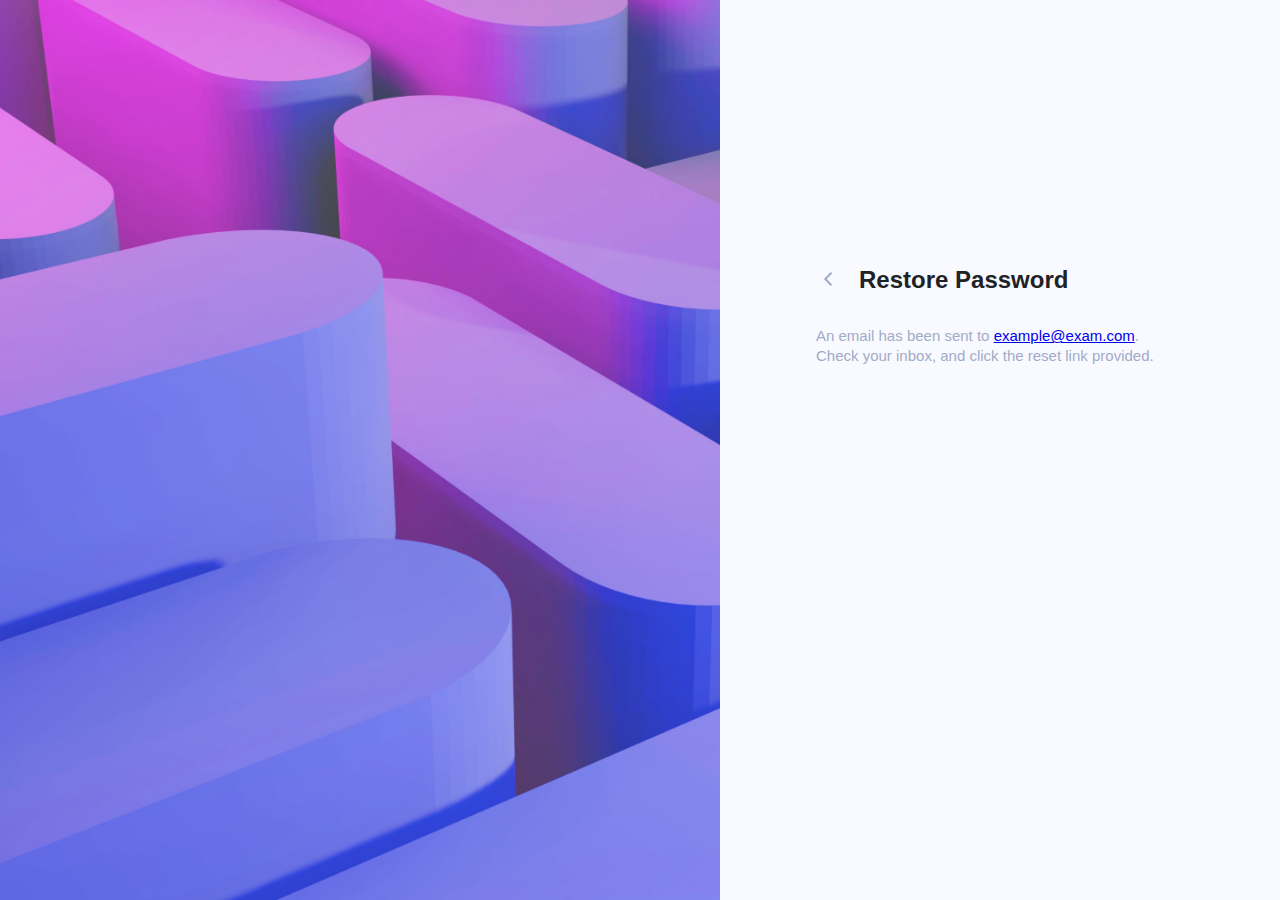
==== views/restore-password-msg.html @ ce934d3b "feat: implement restore message page" ====
<!DOCTYPE html>
<html lang="en">
<head>
    <meta charset="UTF-8">
    <meta http-equiv="X-UA-Compatible" content="IE=edge">
    <meta name="viewport" content="width=device-width, initial-scale=1.0">
    <link rel="stylesheet" href="../styles/index.css">
    <link rel="stylesheet" href="../styles/restore-password-msg.css">
    <title>Document</title>
</head>
<body>
    <div class="wrapper">
        <div class="background-img"></div>
        <div class="auth-area">
            <div class="auth-area__wrapper">
                <div class="header-wrapper">
                <a href="#"><img src="../assets/angle-left.svg" alt=""></a>
                <h2>
                    Restore password
                </h2>
            </div>
            <p class="restored-note">An email has been sent to <a href="mailto:example@exam.com">example@exam.com</a>.
                Check your inbox, and click the reset link provided.
            </p>
            </div>
        </div>
    </div>
</body>
</html>
---- styles/index.css ----
html {
    font-family: 'Poppins', sans-serif;
}

body {
    margin: 0;
    padding: 0;
}

p {
    color: #A1ABC9;
}

.wrapper {
    height: 100vh;
    display: flex;
}

.auth-area {
    flex: 1 0 560px;
    background-color: #F9FAFF;
}

.auth-area__wrapper {
    margin: 0 auto;
    width: 368px;
    margin-top: 168px;
}

.background-img {
    flex: 0 1 1360px;
    background-image: url(../assets/bg.png);
    background-size: auto 100%;
    background-repeat: no-repeat;
}

h2 {
    font-size: 24px;
    color: #202225;
    text-transform: capitalize;
    line-height: 110%;
    margin-bottom: 40px;
}

.auth-area__form {
    display: flex;
    flex-direction: column;
}

.auth-area__form input {
    height: 56px;
    color: #A1ABC9;
    border: 1px solid #DCE0EC;
    border-radius: 8px;
    font-size: 17px;
    margin-bottom: 37px;
    background-color: white;
}

.auth-area__form input[type=submit] {
    margin-top: 23px;
    width: 140px;
    color: white;
    font-weight: 600;
    align-items: center;
    text-transform: capitalize;
    background: #7297FF url('../assets/angle-right.svg') no-repeat center right 22px;
    padding-left: 0px;
    padding-right: 22px;
}

::placeholder {
    color: #A1ABC9;
    text-transform: capitalize;
}

.auth-area__password img {
    margin-left: -50px;
    padding-top: 11px;
    margin-bottom: -6px;
} 

@media (max-width: 430px) {
    .auth-area__form {
        width: 256px;
    }

    .auth-area__wrapper {
        width: 256px;
    }
}

@media (max-width: 590px) {
    .auth-area__wrapper {
        height: 100vh;
        margin-top: 32px;
    }

    .auth-area input[type=submit] {
        height: 48px;
        margin-top: 7px;
        width: 125px;
    }

    .auth-area__form input {
        height: 40px;
        margin-bottom: 20px;
        background-color: white;
        padding-left: 47px;
        letter-spacing: 0px;
        font-size: 15px;
    }

    .auth-area__password img {
        margin-left: -40px;
    }

    h2 {
        font-size: 20px;
        margin-bottom: 29px;
        margin-top: 32px;
    }

    .wrapper {
        flex-direction: column;
    }

    .background-img {
        background-size: 100%;
    }

    .auth-area {
        position: absolute;
        left: 0;
        right: 0;
        top: 74px;
        border-radius: 25px;
    }
}
---- styles/restore-password-msg.css ----
.header-wrapper {
    display: flex;
}

h2 {
    margin-top: 0;
    padding-left: 19px;
}

.auth-area__wrapper {
    margin-top: 267px;
}

.restored-note {
    width: 364px;
    letter-spacing: 0px;
    margin-top: -7px;
    line-height: 20px;
    font-size: 15px;
}

@media (max-width: 590px) {
    .auth-area__wrapper {
        height: 100vh;
        margin-top: 32px;
    }
}

@media (max-width: 430px) {
    .restored-note {
        width: 256px;
        margin-top: 7px;
        line-height: 18px;
    }
}
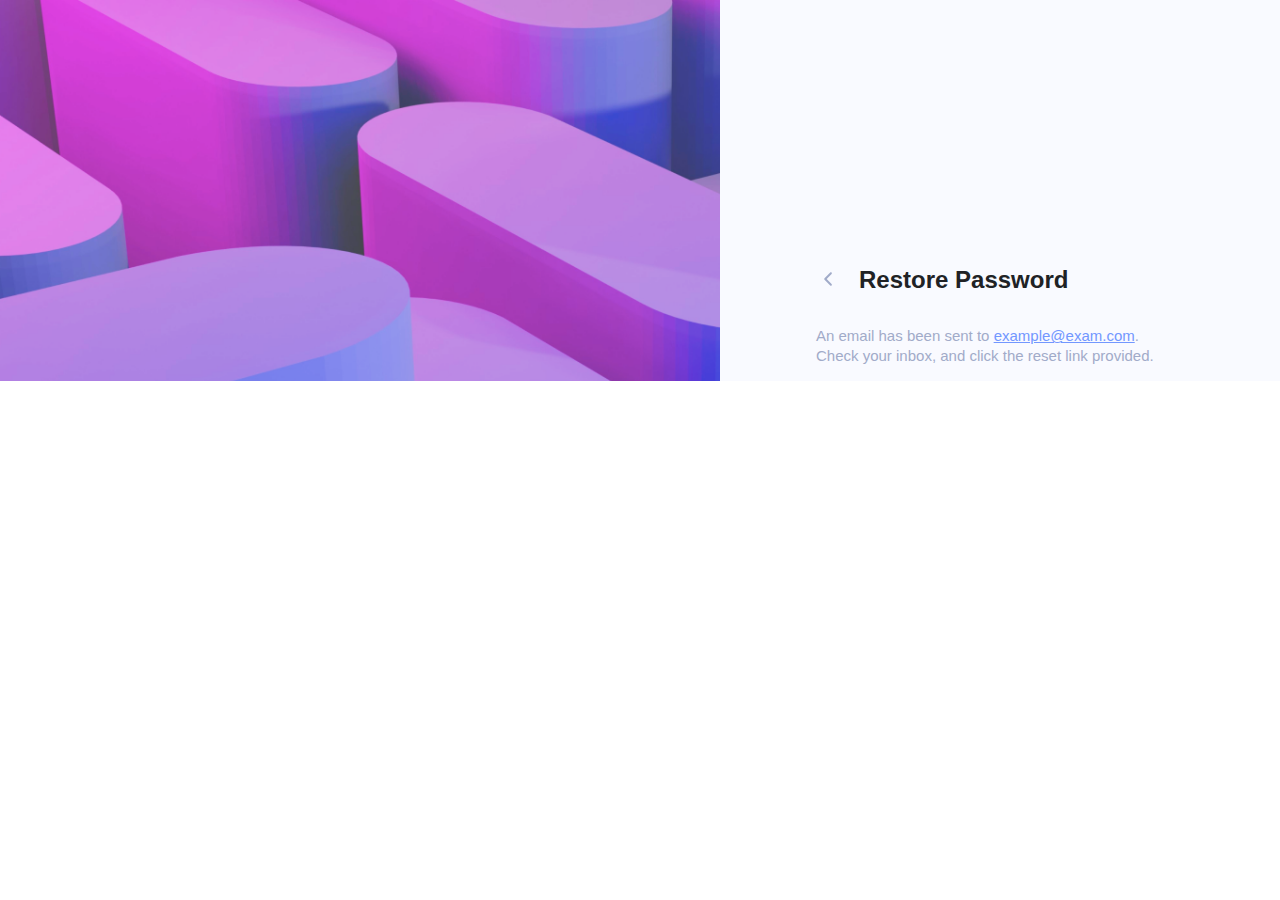
==== commit 214e1193: "fix: correct position of eye icons and background image" ====
--- a/views/restore-password-msg.html
+++ b/views/restore-password-msg.html
@@ -10,7 +10,6 @@
 </head>
 <body>
     <div class="wrapper">
-        <div class="background-img"></div>
         <div class="auth-area">
             <div class="auth-area__wrapper">
                 <div class="header-wrapper">
--- a/styles/index.css
+++ b/styles/index.css
@@ -1,37 +1,42 @@
 html {
     font-family: 'Poppins', sans-serif;
+    height: 100vh;
+
 }
 
 body {
     margin: 0;
     padding: 0;
+    height: 100%;
 }
 
 p {
     color: #A1ABC9;
 }
 
+a {
+    color: #7297FF;
+}
+
 .wrapper {
-    height: 100vh;
     display: flex;
+    background-image: url(../assets/bg.png);
+    background-size: cover;
+    background-repeat: no-repeat;
+    height: 100%;
 }
 
 .auth-area {
-    flex: 1 0 560px;
+    flex: 0 1 560px;
     background-color: #F9FAFF;
+    display: block;
+    margin-left: auto;
 }
 
 .auth-area__wrapper {
     margin: 0 auto;
     width: 368px;
     margin-top: 168px;
-}
-
-.background-img {
-    flex: 0 1 1360px;
-    background-image: url(../assets/bg.png);
-    background-size: auto 100%;
-    background-repeat: no-repeat;
 }
 
 h2 {
@@ -57,9 +62,12 @@
     background-color: white;
 }
 
-.auth-area__form input[type=submit] {
-    margin-top: 23px;
+.auth-area__form #image-button {
+    border: none;
+    font-size: 17px;
+    margin-top: 27px;
     width: 140px;
+    height: 56px;
     color: white;
     font-weight: 600;
     align-items: center;
@@ -74,11 +82,11 @@
     text-transform: capitalize;
 }
 
-.auth-area__password img {
-    margin-left: -50px;
-    padding-top: 11px;
-    margin-bottom: -6px;
-} 
+@media (max-height: 1000px) {
+    .wrapper {
+        height: auto;
+    }
+}
 
 @media (max-width: 430px) {
     .auth-area__form {
@@ -94,9 +102,14 @@
     .auth-area__wrapper {
         height: 100vh;
         margin-top: 32px;
+        padding-top: 11px;
     }
 
-    .auth-area input[type=submit] {
+    .wrapper {
+        height: auto;
+    }
+
+    .auth-area #image-button {
         height: 48px;
         margin-top: 7px;
         width: 125px;
@@ -111,10 +124,6 @@
         font-size: 15px;
     }
 
-    .auth-area__password img {
-        margin-left: -40px;
-    }
-
     h2 {
         font-size: 20px;
         margin-bottom: 29px;
@@ -125,15 +134,13 @@
         flex-direction: column;
     }
 
-    .background-img {
-        background-size: 100%;
-    }
-
     .auth-area {
-        position: absolute;
+        position: relative;
         left: 0;
         right: 0;
+        height: 100%;
         top: 74px;
         border-radius: 25px;
+        margin-left: 0;
     }
 }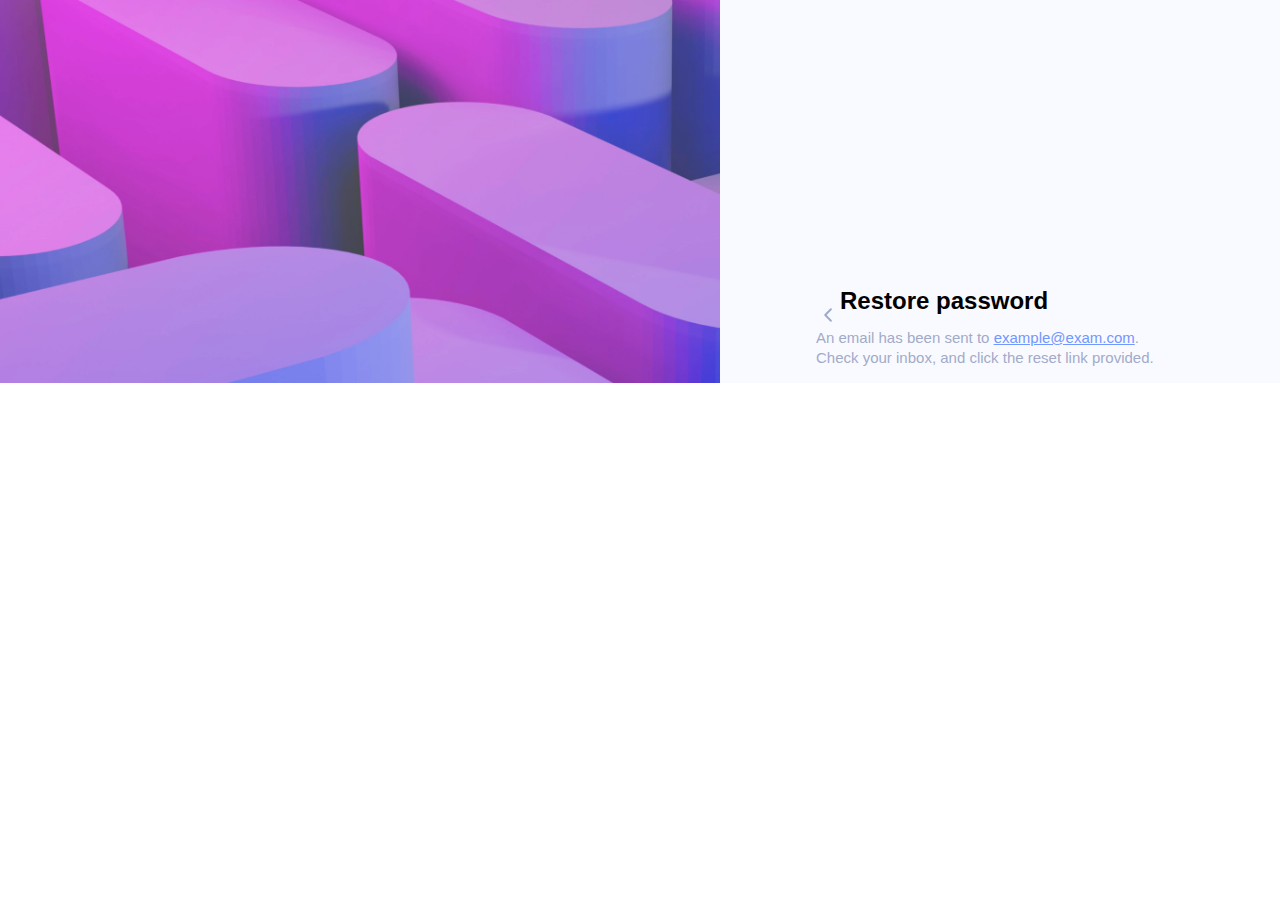
==== commit 97c9d70c: "fix: place to-sign-in on bottom of the sign-in page using flex" ====
--- a/views/restore-password-msg.html
+++ b/views/restore-password-msg.html
@@ -13,7 +13,7 @@
         <div class="auth-area">
             <div class="auth-area__wrapper">
                 <div class="header-wrapper">
-                <a href="#"><img src="../assets/angle-left.svg" alt=""></a>
+                <a class="header-wrapper__link" href="#"><img src="../assets/angle-left.svg" alt=""></a>
                 <h2>
                     Restore password
                 </h2>
--- a/styles/index.css
+++ b/styles/index.css
@@ -18,6 +18,10 @@
     color: #7297FF;
 }
 
+.auth-area__wrapper a {
+    margin-top: 32px;
+}
+
 .wrapper {
     display: flex;
     background-image: url(../assets/bg.png);
@@ -29,7 +33,7 @@
 .auth-area {
     flex: 0 1 560px;
     background-color: #F9FAFF;
-    display: block;
+    display: flex;
     margin-left: auto;
 }
 
@@ -37,9 +41,11 @@
     margin: 0 auto;
     width: 368px;
     margin-top: 168px;
+    display: flex;
+    flex-direction: column;
 }
 
-h2 {
+.header {
     font-size: 24px;
     color: #202225;
     text-transform: capitalize;
@@ -62,6 +68,11 @@
     background-color: white;
 }
 
+.auth-area__form input:focus {
+    box-shadow: 0px 4px 32px rgba(218, 228, 255, 0.16);
+    border: 1px solid #7297FF;
+}
+
 .auth-area__form #image-button {
     border: none;
     font-size: 17px;
@@ -82,7 +93,7 @@
     text-transform: capitalize;
 }
 
-@media (max-height: 1000px) {
+@media (max-height: 900px) {
     .wrapper {
         height: auto;
     }
@@ -124,7 +135,7 @@
         font-size: 15px;
     }
 
-    h2 {
+    .header {
         font-size: 20px;
         margin-bottom: 29px;
         margin-top: 32px;
--- a/styles/restore-password-msg.css
+++ b/styles/restore-password-msg.css
@@ -1,11 +1,8 @@
 .header-wrapper {
     display: flex;
+    align-items: center;
 }
 
-h2 {
-    margin-top: 0;
-    padding-left: 19px;
-}
 
 .auth-area__wrapper {
     margin-top: 267px;
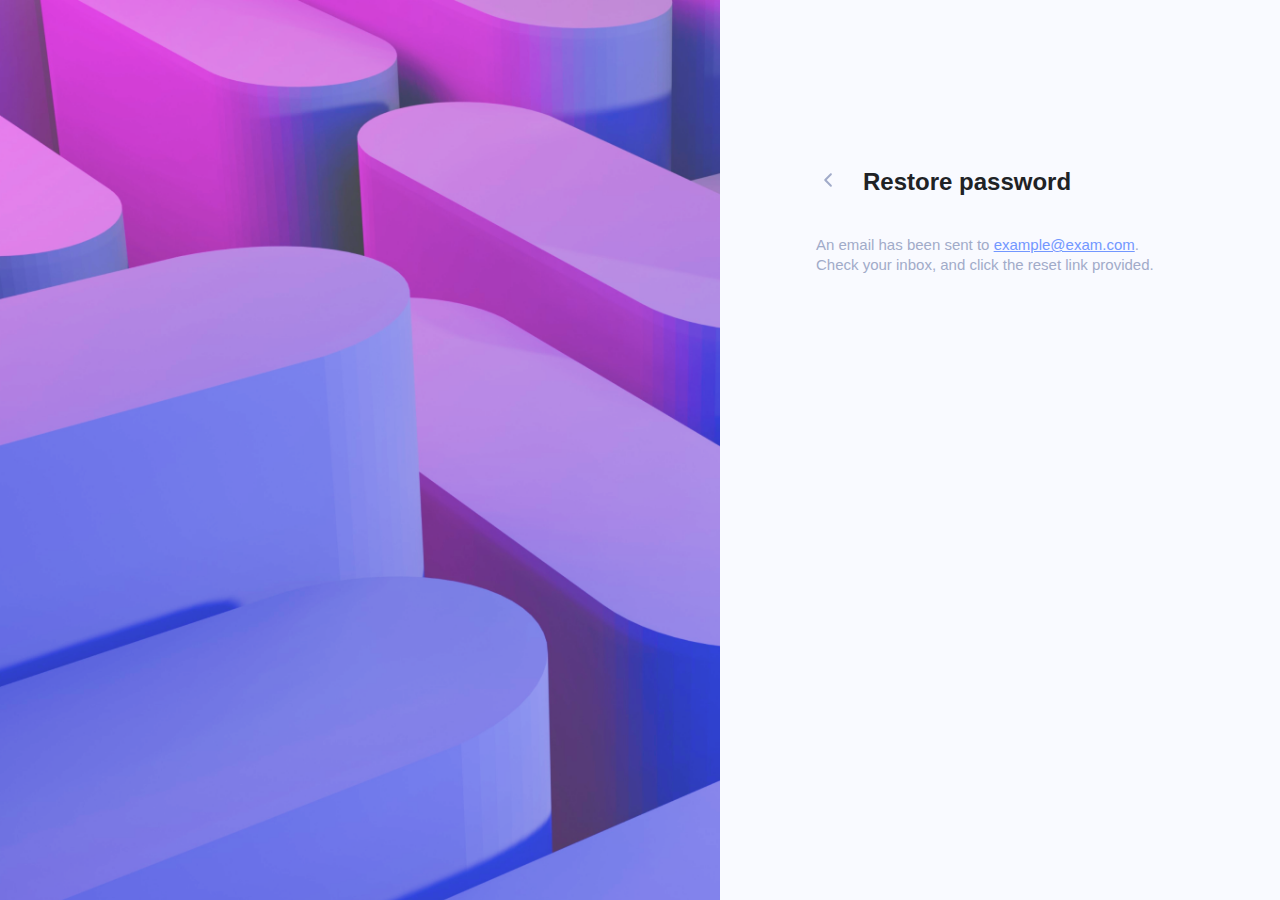
==== commit 251e694d: "style: fix style bugs" ====
--- a/views/restore-password-msg.html
+++ b/views/restore-password-msg.html
@@ -1,28 +1,29 @@
 <!DOCTYPE html>
 <html lang="en">
-<head>
-    <meta charset="UTF-8">
-    <meta http-equiv="X-UA-Compatible" content="IE=edge">
-    <meta name="viewport" content="width=device-width, initial-scale=1.0">
-    <link rel="stylesheet" href="../styles/index.css">
-    <link rel="stylesheet" href="../styles/restore-password-msg.css">
+  <head>
+    <meta charset="UTF-8" />
+    <meta http-equiv="X-UA-Compatible" content="IE=edge" />
+    <meta name="viewport" content="width=device-width, initial-scale=1.0" />
+    <link rel="stylesheet" href="../styles/index.css" />
+    <link rel="stylesheet" href="../styles/restore-password-msg.css" />
     <title>Document</title>
-</head>
-<body>
+  </head>
+  <body>
     <div class="wrapper">
-        <div class="auth-area">
-            <div class="auth-area__wrapper">
-                <div class="header-wrapper">
-                <a class="header-wrapper__link" href="#"><img src="../assets/angle-left.svg" alt=""></a>
-                <h2>
-                    Restore password
-                </h2>
-            </div>
-            <p class="restored-note">An email has been sent to <a href="mailto:example@exam.com">example@exam.com</a>.
-                Check your inbox, and click the reset link provided.
-            </p>
-            </div>
+      <div class="auth-area">
+        <div class="auth-area__wrapper">
+          <div class="header-wrapper header-wrapper__link">
+            <a href="#">
+                <h2>Restore password</h2>
+            </a>
+          </div>
+          <p class="restored-note">
+            An email has been sent to
+            <a href="mailto:example@exam.com">example@exam.com</a>. Check your
+            inbox, and click the reset link provided.
+          </p>
         </div>
+      </div>
     </div>
-</body>
-</html>+  </body>
+</html>
--- a/styles/index.css
+++ b/styles/index.css
@@ -10,16 +10,20 @@
     height: 100%;
 }
 
+button {
+    border-radius: 8px;
+}
+
+button:hover {
+    cursor: pointer;
+}
+
 p {
     color: #A1ABC9;
 }
 
 a {
     color: #7297FF;
-}
-
-.auth-area__wrapper a {
-    margin-top: 32px;
 }
 
 .wrapper {
@@ -28,21 +32,32 @@
     background-size: cover;
     background-repeat: no-repeat;
     height: 100%;
+    justify-content: flex-end;
+}
+
+.header-wrapper__link a {
+    text-decoration: none;
+    color: #202225;
+}
+
+input {
+    width: 100%;
+    box-sizing: border-box;
 }
 
 .auth-area {
-    flex: 0 1 560px;
     background-color: #F9FAFF;
     display: flex;
-    margin-left: auto;
+    padding: 168px 96px;
+    max-width: 560px;
+    width: 100%;
+    box-sizing: border-box;
 }
 
 .auth-area__wrapper {
-    margin: 0 auto;
-    width: 368px;
-    margin-top: 168px;
     display: flex;
     flex-direction: column;
+    width: 100%;
 }
 
 .header {
@@ -50,12 +65,46 @@
     color: #202225;
     text-transform: capitalize;
     line-height: 110%;
+}
+
+#confirm-password-eye, #password-eye {
+    position: absolute;
+    border: none;
+    background-color: transparent;
+    width: 20px;
+    height: 20px;
+    right: 18px;
+    top: 50%;
+    transform: translateY(-50%);
+}
+
+h2 {
+    margin: 0;
+}
+
+.header-wrapper {
+    display: flex;
+    align-items: center;
     margin-bottom: 40px;
 }
 
+.header-wrapper__link h2 {
+    padding-left: 31px;
+}
+
+.header-wrapper__link {
+    margin-bottom: 32px;
+}
+
 .auth-area__form {
     display: flex;
     flex-direction: column;
+}
+
+.auth-area__input {
+    position: relative;
+    height: 56px;
+    margin-bottom: 40px;
 }
 
 .auth-area__form input {
@@ -64,7 +113,6 @@
     border: 1px solid #DCE0EC;
     border-radius: 8px;
     font-size: 17px;
-    margin-bottom: 37px;
     background-color: white;
 }
 
@@ -76,7 +124,6 @@
 .auth-area__form #image-button {
     border: none;
     font-size: 17px;
-    margin-top: 27px;
     width: 140px;
     height: 56px;
     color: white;
@@ -84,51 +131,65 @@
     align-items: center;
     text-transform: capitalize;
     background: #7297FF url('../assets/angle-right.svg') no-repeat center right 22px;
-    padding-left: 0px;
-    padding-right: 22px;
-}
+    padding-right: 48px;
+}
+
+.header-wrapper__link a {
+    background: url(../assets/angle-left.svg) no-repeat;
+}
+
+input {
+    padding-left: 62px;
+    letter-spacing: 0.8px;
+  }
 
 ::placeholder {
     color: #A1ABC9;
     text-transform: capitalize;
 }
 
-@media (max-height: 900px) {
+@media (max-height: 790px) {
+    .wrapper {
+        height: 100%;
+    }
+}
+
+@media (max-width: 440px) {
+    .auth-area__form {
+        width: 256px;
+    }
+
+    .auth-area__wrapper {
+        width: 256px;
+    }
+
+    h2 {
+        font-size: 20px;
+    }
+}
+
+@media (max-width: 560px) {
+    .auth-area__wrapper {
+        height: 100vh;
+        padding-top: 0;
+    }
+
+    .auth-area {
+        padding: 32px;
+        justify-content: center;
+      }
+
     .wrapper {
         height: auto;
     }
-}
-
-@media (max-width: 430px) {
-    .auth-area__form {
-        width: 256px;
-    }
-
-    .auth-area__wrapper {
-        width: 256px;
-    }
-}
-
-@media (max-width: 590px) {
-    .auth-area__wrapper {
-        height: 100vh;
-        margin-top: 32px;
-        padding-top: 11px;
-    }
-
-    .wrapper {
-        height: auto;
-    }
 
     .auth-area #image-button {
         height: 48px;
-        margin-top: 7px;
         width: 125px;
     }
 
     .auth-area__form input {
         height: 40px;
-        margin-bottom: 20px;
         background-color: white;
         padding-left: 47px;
         letter-spacing: 0px;
@@ -137,8 +198,11 @@
 
     .header {
         font-size: 20px;
-        margin-bottom: 29px;
-        margin-top: 32px;
+        margin-bottom: 24px;
+    }
+
+    #password-eye, #confirm-password-eye {
+        transform: translateY(-100%);
     }
 
     .wrapper {
@@ -146,12 +210,8 @@
     }
 
     .auth-area {
-        position: relative;
-        left: 0;
-        right: 0;
-        height: 100%;
-        top: 74px;
+        margin-top: 72px;
         border-radius: 25px;
-        margin-left: 0;
+        width: 100%;
     }
 }--- a/styles/restore-password-msg.css
+++ b/styles/restore-password-msg.css
@@ -1,24 +1,28 @@
 .header-wrapper {
     display: flex;
     align-items: center;
-}
-
-
-.auth-area__wrapper {
-    margin-top: 267px;
+    margin-bottom: 24px;
 }
 
 .restored-note {
     width: 364px;
     letter-spacing: 0px;
-    margin-top: -7px;
     line-height: 20px;
     font-size: 15px;
 }
 
+.header-wrapper h2 {
+    margin-left: 16px;
+}
+
+@media (max-height: 790px) {
+    .wrapper {
+        height: 100%;
+    }
+}
+
 @media (max-width: 590px) {
     .auth-area__wrapper {
-        height: 100vh;
         margin-top: 32px;
     }
 }
